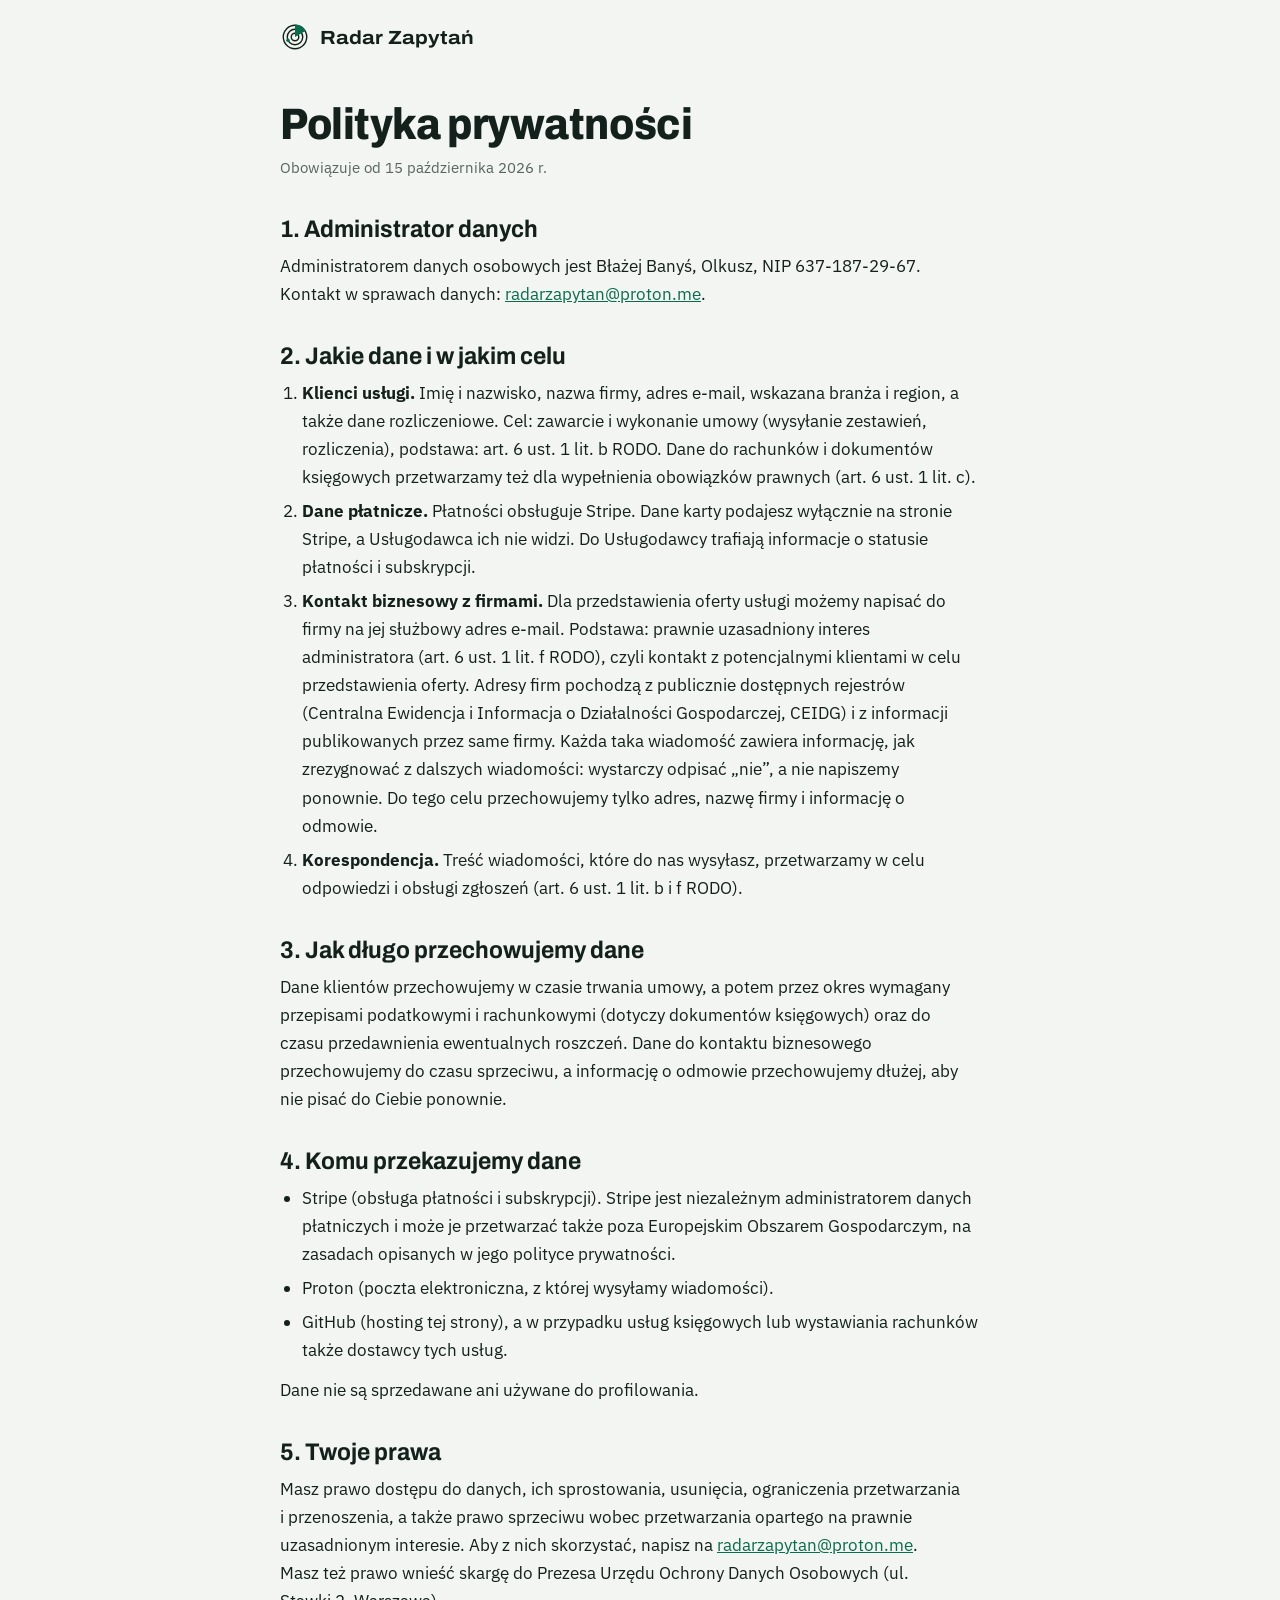
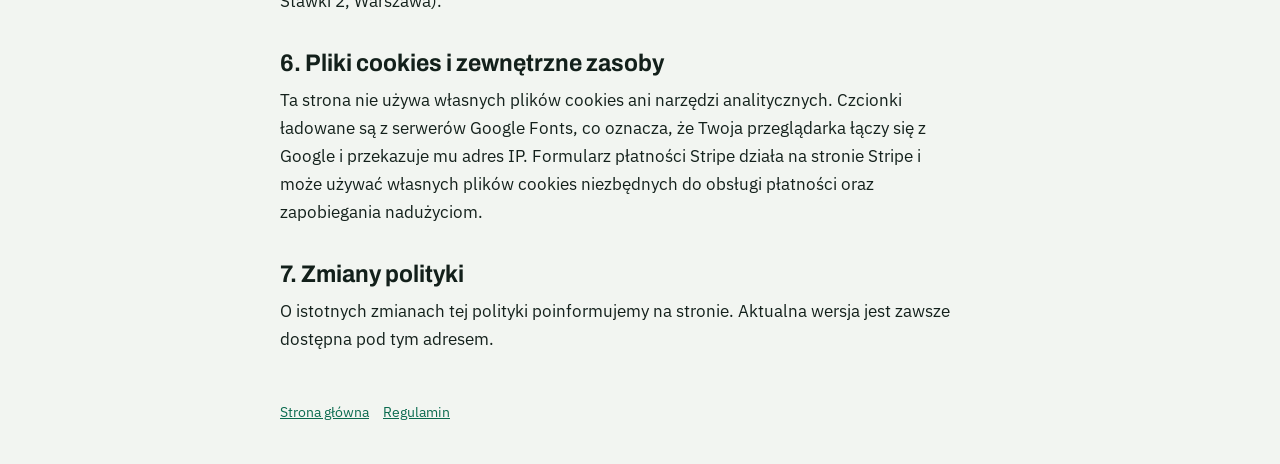
==== polityka-prywatnosci.html @ 81dabb3f "Płatności Stripe: przycisk w cenniku, regulamin i polityka prywatności Co-Authored-By: Claude Sonnet" ====
<!doctype html>
<html lang="pl">
<head>
<meta charset="utf-8">
<meta name="viewport" content="width=device-width, initial-scale=1">
<title>Polityka prywatności – Radar Zapytań</title>
<meta name="description" content="Polityka prywatności usługi Radar Zapytań: jakie dane przetwarzamy, po co, komu je powierzamy i jakie prawa Ci przysługują.">
<link rel="icon" href="favicon.svg" type="image/svg+xml">
<link rel="stylesheet" href="https://fonts.googleapis.com/css2?family=Archivo:wdth,wght@75..125,400..800&family=IBM+Plex+Sans:wght@400;500;600&display=swap">
<link rel="stylesheet" href="prawo.css">
</head>
<body>
<div class="wrap">
<header class="top">
  <a class="brand" href="./">
    <svg viewBox="0 0 256 256" aria-hidden="true"><circle cx="128" cy="128" r="100" fill="none" stroke="currentColor" stroke-width="12"/><circle cx="128" cy="128" r="66" fill="none" stroke="currentColor" stroke-width="12"/><circle cx="128" cy="128" r="32" fill="none" stroke="currentColor" stroke-width="12"/><path d="M128 128 L128 22 A106 106 0 0 1 219.8 75.0 Z" fill="var(--accent)"/><circle cx="67.7" cy="154.8" r="15" fill="var(--accent)"/></svg>
    Radar Zapytań
  </a>
</header>
<main>
<h1>Polityka prywatności</h1>
<p class="meta">Obowiązuje od 15 października 2026 r.</p>

<h2>1. Administrator danych</h2>
<p>Administratorem danych osobowych jest Błażej Banyś, Olkusz, NIP 637-187-29-67. Kontakt w sprawach danych: <a href="mailto:radarzapytan@proton.me">radarzapytan@proton.me</a>.</p>

<h2>2. Jakie dane i w jakim celu</h2>
<ol>
  <li><strong>Klienci usługi.</strong> Imię i nazwisko, nazwa firmy, adres e-mail, wskazana branża i region, a także dane rozliczeniowe. Cel: zawarcie i wykonanie umowy (wysyłanie zestawień, rozliczenia), podstawa: art. 6 ust. 1 lit. b RODO. Dane do rachunków i dokumentów księgowych przetwarzamy też dla wypełnienia obowiązków prawnych (art. 6 ust. 1 lit. c).</li>
  <li><strong>Dane płatnicze.</strong> Płatności obsługuje Stripe. Dane karty podajesz wyłącznie na stronie Stripe, a Usługodawca ich nie widzi. Do Usługodawcy trafiają informacje o statusie płatności i subskrypcji.</li>
  <li><strong>Kontakt biznesowy z firmami.</strong> Dla przedstawienia oferty usługi możemy napisać do firmy na jej służbowy adres e-mail. Podstawa: prawnie uzasadniony interes administratora (art. 6 ust. 1 lit. f RODO), czyli kontakt z potencjalnymi klientami w celu przedstawienia oferty. Adresy firm pochodzą z publicznie dostępnych rejestrów (Centralna Ewidencja i Informacja o Działalności Gospodarczej, CEIDG) i z informacji publikowanych przez same firmy. Każda taka wiadomość zawiera informację, jak zrezygnować z dalszych wiadomości: wystarczy odpisać „nie”, a nie napiszemy ponownie. Do tego celu przechowujemy tylko adres, nazwę firmy i informację o odmowie.</li>
  <li><strong>Korespondencja.</strong> Treść wiadomości, które do nas wysyłasz, przetwarzamy w celu odpowiedzi i obsługi zgłoszeń (art. 6 ust. 1 lit. b i f RODO).</li>
</ol>

<h2>3. Jak długo przechowujemy dane</h2>
<p>Dane klientów przechowujemy w czasie trwania umowy, a potem przez okres wymagany przepisami podatkowymi i rachunkowymi (dotyczy dokumentów księgowych) oraz do czasu przedawnienia ewentualnych roszczeń. Dane do kontaktu biznesowego przechowujemy do czasu sprzeciwu, a informację o odmowie przechowujemy dłużej, aby nie pisać do Ciebie ponownie.</p>

<h2>4. Komu przekazujemy dane</h2>
<ul>
  <li>Stripe (obsługa płatności i subskrypcji). Stripe jest niezależnym administratorem danych płatniczych i może je przetwarzać także poza Europejskim Obszarem Gospodarczym, na zasadach opisanych w jego polityce prywatności.</li>
  <li>Proton (poczta elektroniczna, z której wysyłamy wiadomości).</li>
  <li>GitHub (hosting tej strony), a w przypadku usług księgowych lub wystawiania rachunków także dostawcy tych usług.</li>
</ul>
<p>Dane nie są sprzedawane ani używane do profilowania.</p>

<h2>5. Twoje prawa</h2>
<p>Masz prawo dostępu do danych, ich sprostowania, usunięcia, ograniczenia przetwarzania i przenoszenia, a także prawo sprzeciwu wobec przetwarzania opartego na prawnie uzasadnionym interesie. Aby z nich skorzystać, napisz na <a href="mailto:radarzapytan@proton.me">radarzapytan@proton.me</a>. Masz też prawo wnieść skargę do Prezesa Urzędu Ochrony Danych Osobowych (ul. Stawki 2, Warszawa).</p>

<h2>6. Pliki cookies i zewnętrzne zasoby</h2>
<p>Ta strona nie używa własnych plików cookies ani narzędzi analitycznych. Czcionki ładowane są z serwerów Google Fonts, co oznacza, że Twoja przeglądarka łączy się z Google i przekazuje mu adres IP. Formularz płatności Stripe działa na stronie Stripe i może używać własnych plików cookies niezbędnych do obsługi płatności oraz zapobiegania nadużyciom.</p>

<h2>7. Zmiany polityki</h2>
<p>O istotnych zmianach tej polityki poinformujemy na stronie. Aktualna wersja jest zawsze dostępna pod tym adresem.</p>
</main>
<footer>
  <a href="./">Strona główna</a><a href="regulamin.html">Regulamin</a>
</footer>
</div>
</body>
</html>
---- prawo.css ----
/* Wspólne style podstron prawnych: te same kolory i kroje co strona główna */
:root{
  --bg:#f2f5f1; --surface:#ffffff; --ink:#13201b; --muted:#56655e; --line:#d5ddd6; --accent:#0b6b4f; --signal:#9a5b00;
  --display:"Archivo","Arial Narrow",Arial,sans-serif;
  --body:"IBM Plex Sans","Segoe UI",Arial,sans-serif;
  color-scheme:light;
}
@media (prefers-color-scheme:dark){:root{
  --bg:#0e1714; --surface:#16221e; --ink:#e7efea; --muted:#9db0a7; --line:#2a3a34; --accent:#3fc59a; --signal:#f0c069;
  color-scheme:dark;
}}
*{box-sizing:border-box}
html{-webkit-text-size-adjust:100%}
body{margin:0;background:var(--bg);color:var(--ink);font:400 17px/1.65 var(--body)}
.wrap{max-width:760px;margin:0 auto;padding-inline:20px}
a{color:var(--accent)}
a:focus-visible{outline:3px solid var(--signal);outline-offset:3px}
header.top{padding-block:22px}
.brand{display:inline-flex;align-items:center;gap:10px;font:700 19px/1 var(--display);font-stretch:112%;color:var(--ink);text-decoration:none}
.brand svg{width:30px;height:30px;flex:none}
h1{font:800 clamp(30px,5vw,44px)/1.1 var(--display);font-stretch:90%;letter-spacing:-.01em;margin:18px 0 8px;text-wrap:balance}
h2{font:700 clamp(20px,2.8vw,24px)/1.2 var(--display);font-stretch:94%;margin:34px 0 8px}
p,li{max-width:68ch}
p{margin:0 0 12px}
ol,ul{padding-left:22px;margin:0 0 12px}
li{margin-bottom:6px}
.meta{color:var(--muted);font-size:15px;margin-bottom:24px}
footer{padding-block:36px 40px;font-size:14px;color:var(--muted)}
footer a{margin-right:14px}
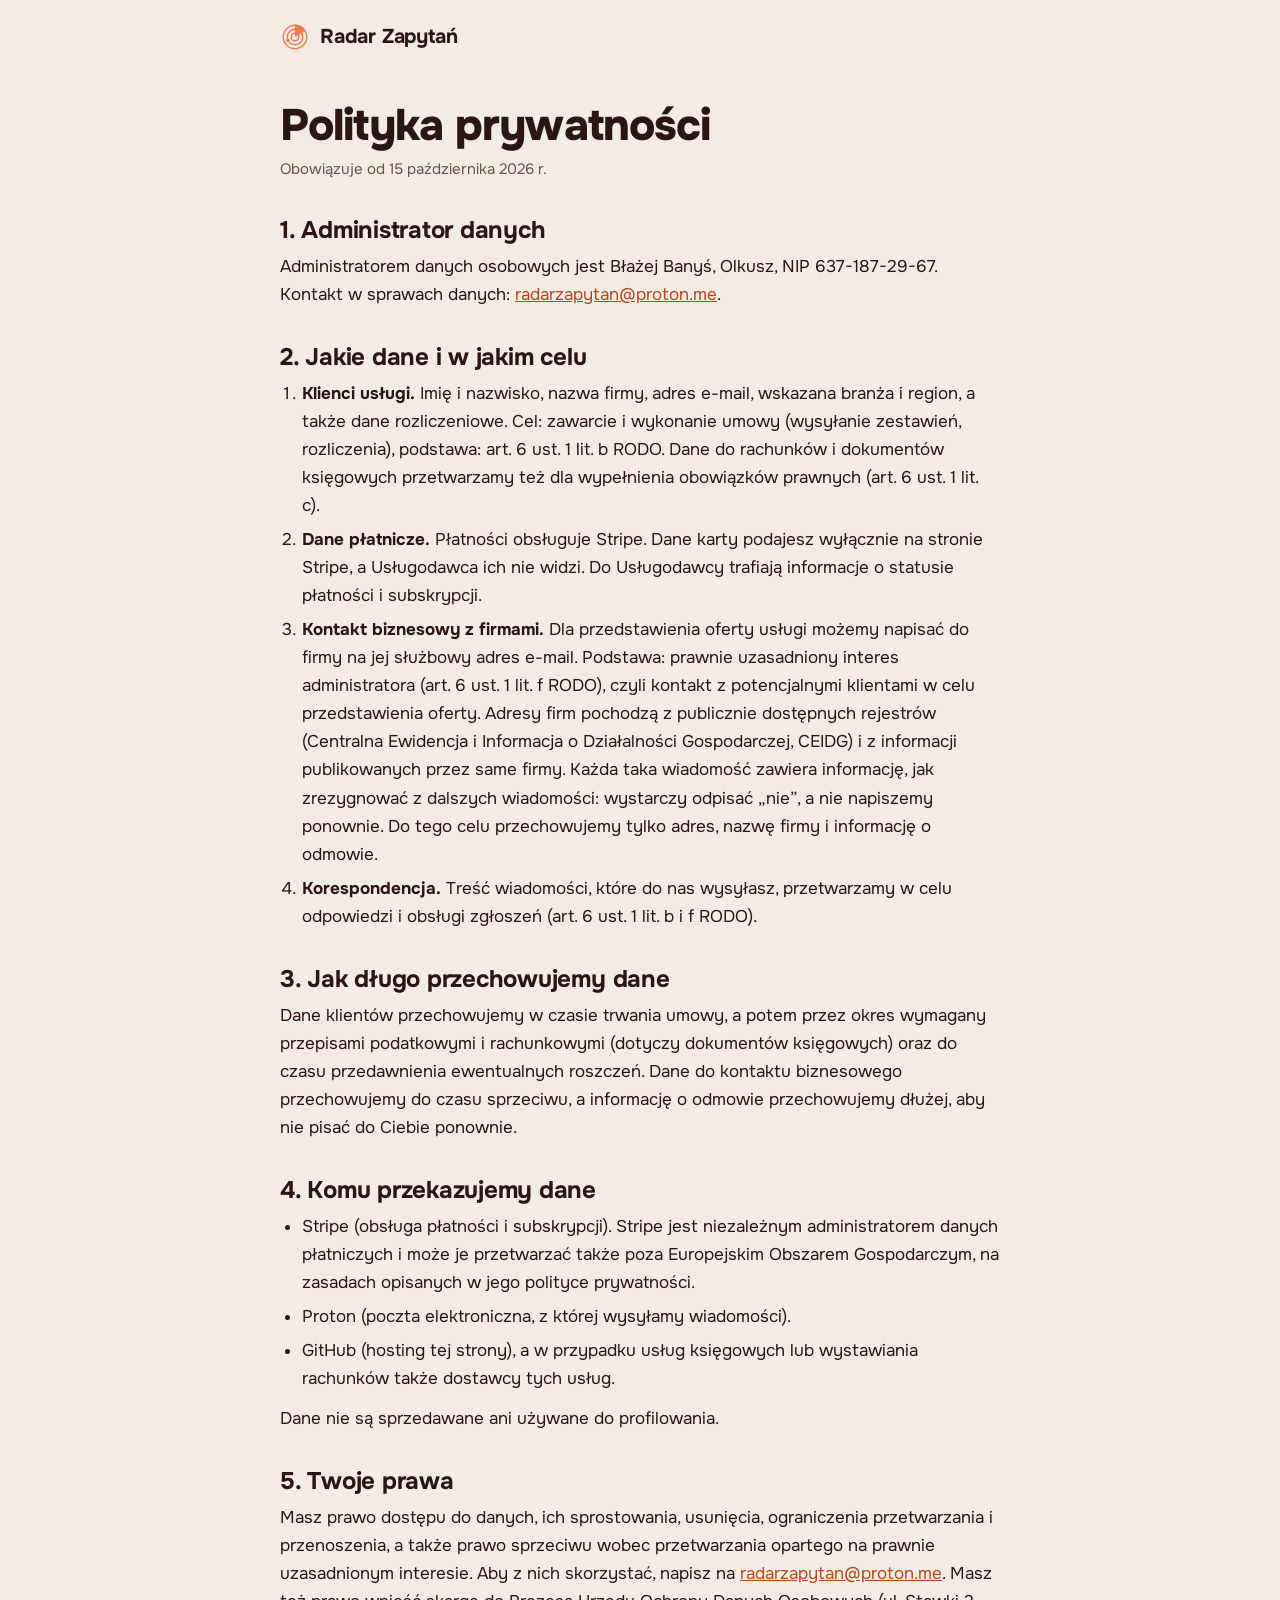
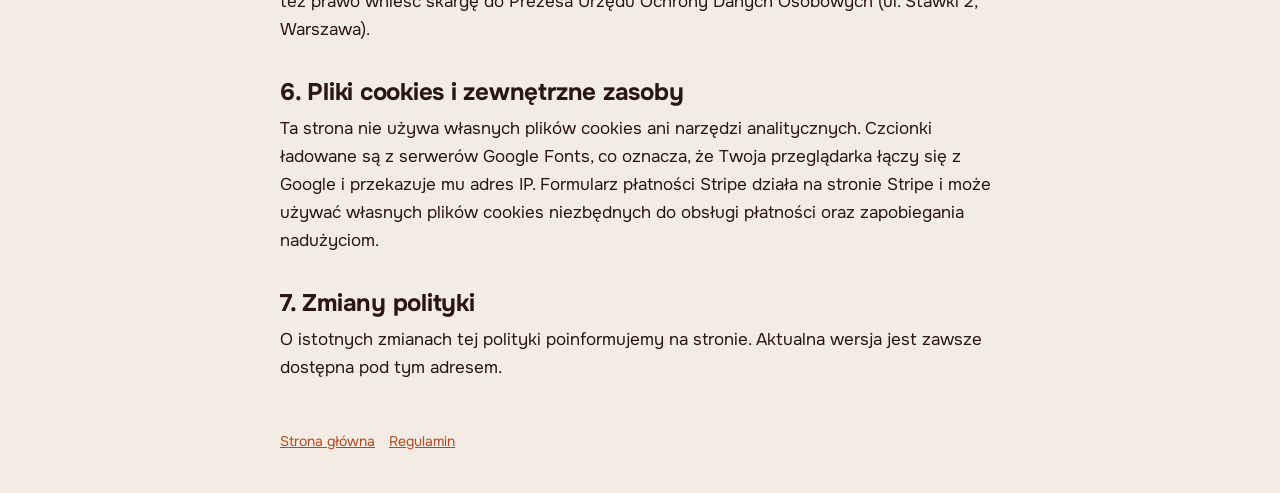
==== commit 9c3bd3e2: "Nowa szata graficzna: ciemne tło, akcent pomarańczowy, font Onest, tryb kontrastowy Logo i favicon w" ====
--- a/polityka-prywatnosci.html
+++ b/polityka-prywatnosci.html
@@ -6,7 +6,7 @@
 <title>Polityka prywatności – Radar Zapytań</title>
 <meta name="description" content="Polityka prywatności usługi Radar Zapytań: jakie dane przetwarzamy, po co, komu je powierzamy i jakie prawa Ci przysługują.">
 <link rel="icon" href="favicon.svg" type="image/svg+xml">
-<link rel="stylesheet" href="https://fonts.googleapis.com/css2?family=Archivo:wdth,wght@75..125,400..800&family=IBM+Plex+Sans:wght@400;500;600&display=swap">
+<link rel="stylesheet" href="https://fonts.googleapis.com/css2?family=Onest:wght@400;500;600;700;800&display=swap">
 <link rel="stylesheet" href="prawo.css">
 </head>
 <body>
--- a/prawo.css
+++ b/prawo.css
@@ -1,14 +1,10 @@
-/* Wspólne style podstron prawnych: te same kolory i kroje co strona główna */
+/* Wspólne style podstron prawnych: ten sam font i kolory co strona główna, jasne tło do czytania dłuższego tekstu */
 :root{
-  --bg:#f2f5f1; --surface:#ffffff; --ink:#13201b; --muted:#56655e; --line:#d5ddd6; --accent:#0b6b4f; --signal:#9a5b00;
-  --display:"Archivo","Arial Narrow",Arial,sans-serif;
-  --body:"IBM Plex Sans","Segoe UI",Arial,sans-serif;
+  --bg:#F3ECE4; --surface:#FBF7F2; --ink:#2A1613; --muted:#6B524A; --line:#E2D5CA; --accent:#B4491F; --signal:#F07A4A;
+  --display:"Onest",system-ui,"Segoe UI",Arial,sans-serif;
+  --body:"Onest",system-ui,"Segoe UI",Arial,sans-serif;
   color-scheme:light;
 }
-@media (prefers-color-scheme:dark){:root{
-  --bg:#0e1714; --surface:#16221e; --ink:#e7efea; --muted:#9db0a7; --line:#2a3a34; --accent:#3fc59a; --signal:#f0c069;
-  color-scheme:dark;
-}}
 *{box-sizing:border-box}
 html{-webkit-text-size-adjust:100%}
 body{margin:0;background:var(--bg);color:var(--ink);font:400 17px/1.65 var(--body)}
@@ -16,10 +12,11 @@
 a{color:var(--accent)}
 a:focus-visible{outline:3px solid var(--signal);outline-offset:3px}
 header.top{padding-block:22px}
-.brand{display:inline-flex;align-items:center;gap:10px;font:700 19px/1 var(--display);font-stretch:112%;color:var(--ink);text-decoration:none}
-.brand svg{width:30px;height:30px;flex:none}
-h1{font:800 clamp(30px,5vw,44px)/1.1 var(--display);font-stretch:90%;letter-spacing:-.01em;margin:18px 0 8px;text-wrap:balance}
-h2{font:700 clamp(20px,2.8vw,24px)/1.2 var(--display);font-stretch:94%;margin:34px 0 8px}
+.brand{display:inline-flex;align-items:center;gap:10px;font:700 20px/1 var(--display);letter-spacing:-.01em;color:var(--ink);text-decoration:none}
+.brand svg{width:30px;height:30px;flex:none;color:#F07A4A}
+.brand svg [fill]:not([fill="none"]){fill:#F07A4A}
+h1{font:800 clamp(30px,5vw,44px)/1.1 var(--display);letter-spacing:-.02em;margin:18px 0 8px;text-wrap:balance}
+h2{font:700 clamp(20px,2.8vw,24px)/1.2 var(--display);letter-spacing:-.01em;margin:34px 0 8px}
 p,li{max-width:68ch}
 p{margin:0 0 12px}
 ol,ul{padding-left:22px;margin:0 0 12px}
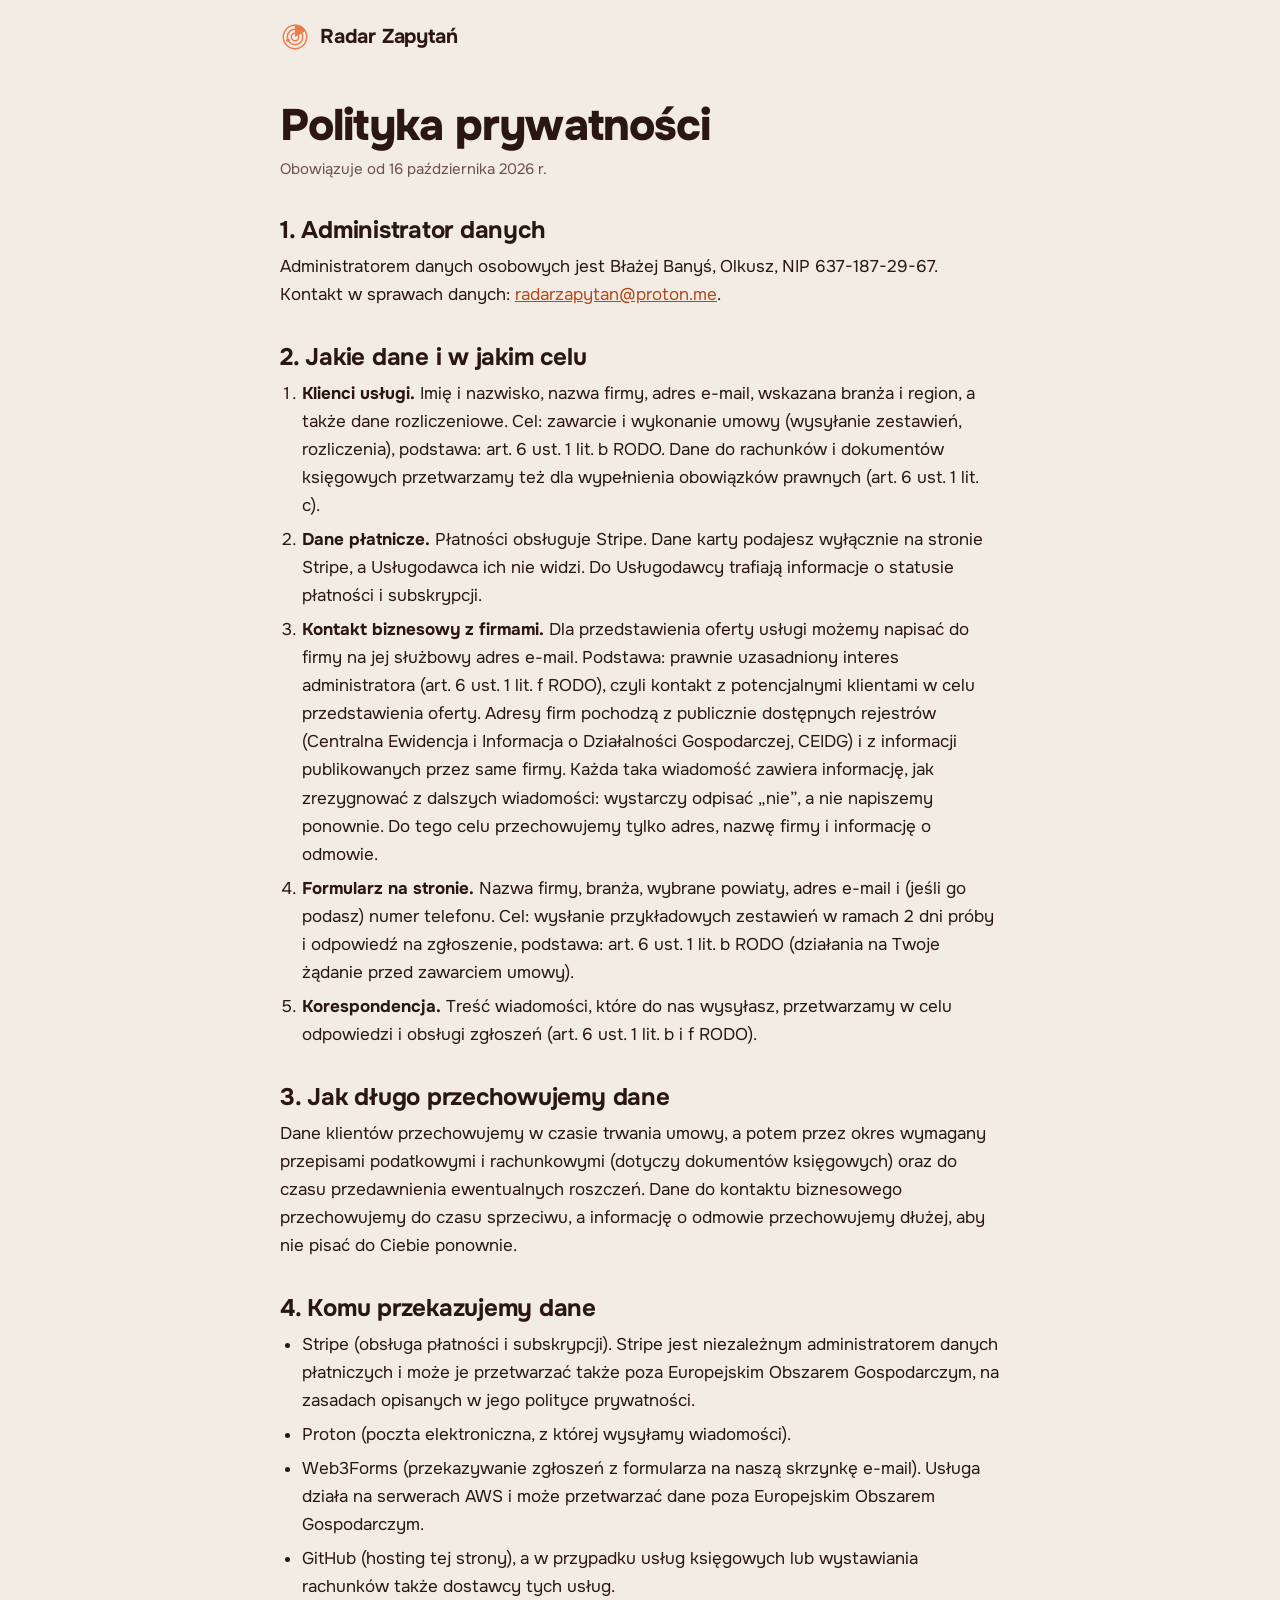
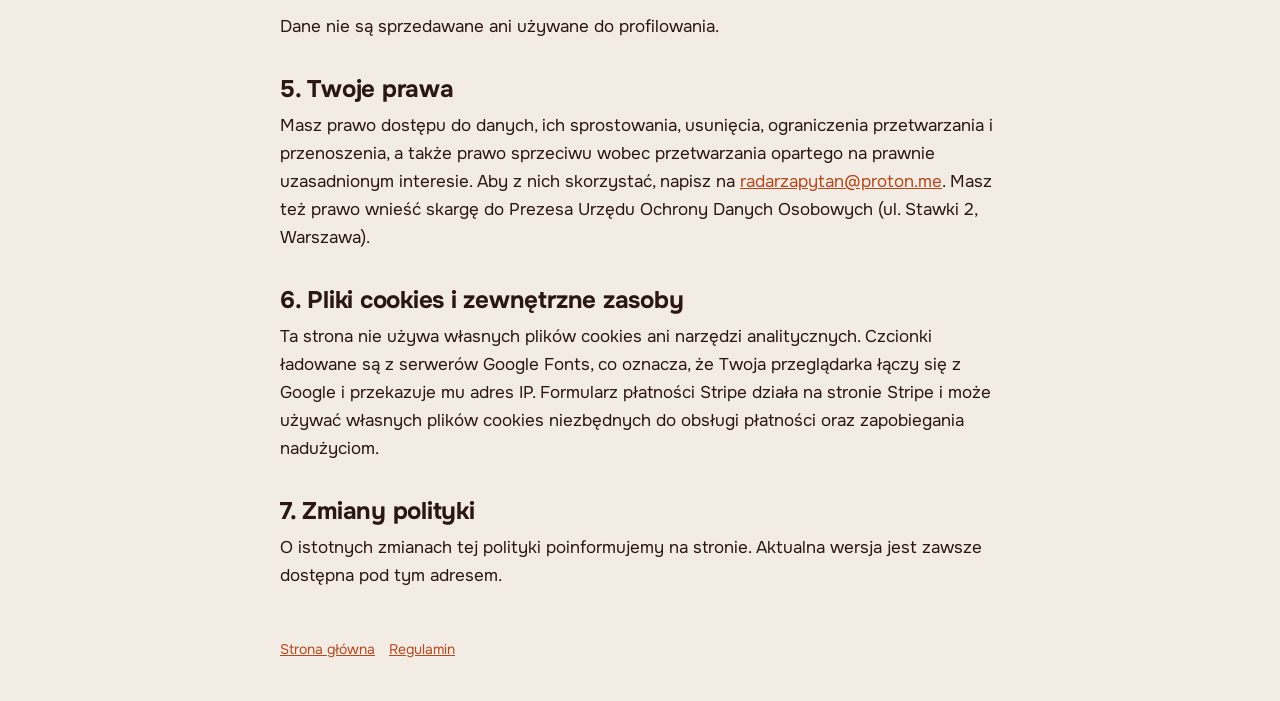
==== commit afc26b76: "Formularz 2 dni próby (Web3Forms) zamiast przycisku mailto; adres e-mail usunięty ze strony głównej;" ====
--- a/polityka-prywatnosci.html
+++ b/polityka-prywatnosci.html
@@ -19,7 +19,7 @@
 </header>
 <main>
 <h1>Polityka prywatności</h1>
-<p class="meta">Obowiązuje od 15 października 2026 r.</p>
+<p class="meta">Obowiązuje od 16 października 2026 r.</p>
 
 <h2>1. Administrator danych</h2>
 <p>Administratorem danych osobowych jest Błażej Banyś, Olkusz, NIP 637-187-29-67. Kontakt w sprawach danych: <a href="mailto:radarzapytan@proton.me">radarzapytan@proton.me</a>.</p>
@@ -29,6 +29,7 @@
   <li><strong>Klienci usługi.</strong> Imię i nazwisko, nazwa firmy, adres e-mail, wskazana branża i region, a także dane rozliczeniowe. Cel: zawarcie i wykonanie umowy (wysyłanie zestawień, rozliczenia), podstawa: art. 6 ust. 1 lit. b RODO. Dane do rachunków i dokumentów księgowych przetwarzamy też dla wypełnienia obowiązków prawnych (art. 6 ust. 1 lit. c).</li>
   <li><strong>Dane płatnicze.</strong> Płatności obsługuje Stripe. Dane karty podajesz wyłącznie na stronie Stripe, a Usługodawca ich nie widzi. Do Usługodawcy trafiają informacje o statusie płatności i subskrypcji.</li>
   <li><strong>Kontakt biznesowy z firmami.</strong> Dla przedstawienia oferty usługi możemy napisać do firmy na jej służbowy adres e-mail. Podstawa: prawnie uzasadniony interes administratora (art. 6 ust. 1 lit. f RODO), czyli kontakt z potencjalnymi klientami w celu przedstawienia oferty. Adresy firm pochodzą z publicznie dostępnych rejestrów (Centralna Ewidencja i Informacja o Działalności Gospodarczej, CEIDG) i z informacji publikowanych przez same firmy. Każda taka wiadomość zawiera informację, jak zrezygnować z dalszych wiadomości: wystarczy odpisać „nie”, a nie napiszemy ponownie. Do tego celu przechowujemy tylko adres, nazwę firmy i informację o odmowie.</li>
+  <li><strong>Formularz na stronie.</strong> Nazwa firmy, branża, wybrane powiaty, adres e-mail i (jeśli go podasz) numer telefonu. Cel: wysłanie przykładowych zestawień w ramach 2 dni próby i odpowiedź na zgłoszenie, podstawa: art. 6 ust. 1 lit. b RODO (działania na Twoje żądanie przed zawarciem umowy).</li>
   <li><strong>Korespondencja.</strong> Treść wiadomości, które do nas wysyłasz, przetwarzamy w celu odpowiedzi i obsługi zgłoszeń (art. 6 ust. 1 lit. b i f RODO).</li>
 </ol>
 
@@ -39,6 +40,7 @@
 <ul>
   <li>Stripe (obsługa płatności i subskrypcji). Stripe jest niezależnym administratorem danych płatniczych i może je przetwarzać także poza Europejskim Obszarem Gospodarczym, na zasadach opisanych w jego polityce prywatności.</li>
   <li>Proton (poczta elektroniczna, z której wysyłamy wiadomości).</li>
+  <li>Web3Forms (przekazywanie zgłoszeń z formularza na naszą skrzynkę e-mail). Usługa działa na serwerach AWS i może przetwarzać dane poza Europejskim Obszarem Gospodarczym.</li>
   <li>GitHub (hosting tej strony), a w przypadku usług księgowych lub wystawiania rachunków także dostawcy tych usług.</li>
 </ul>
 <p>Dane nie są sprzedawane ani używane do profilowania.</p>
